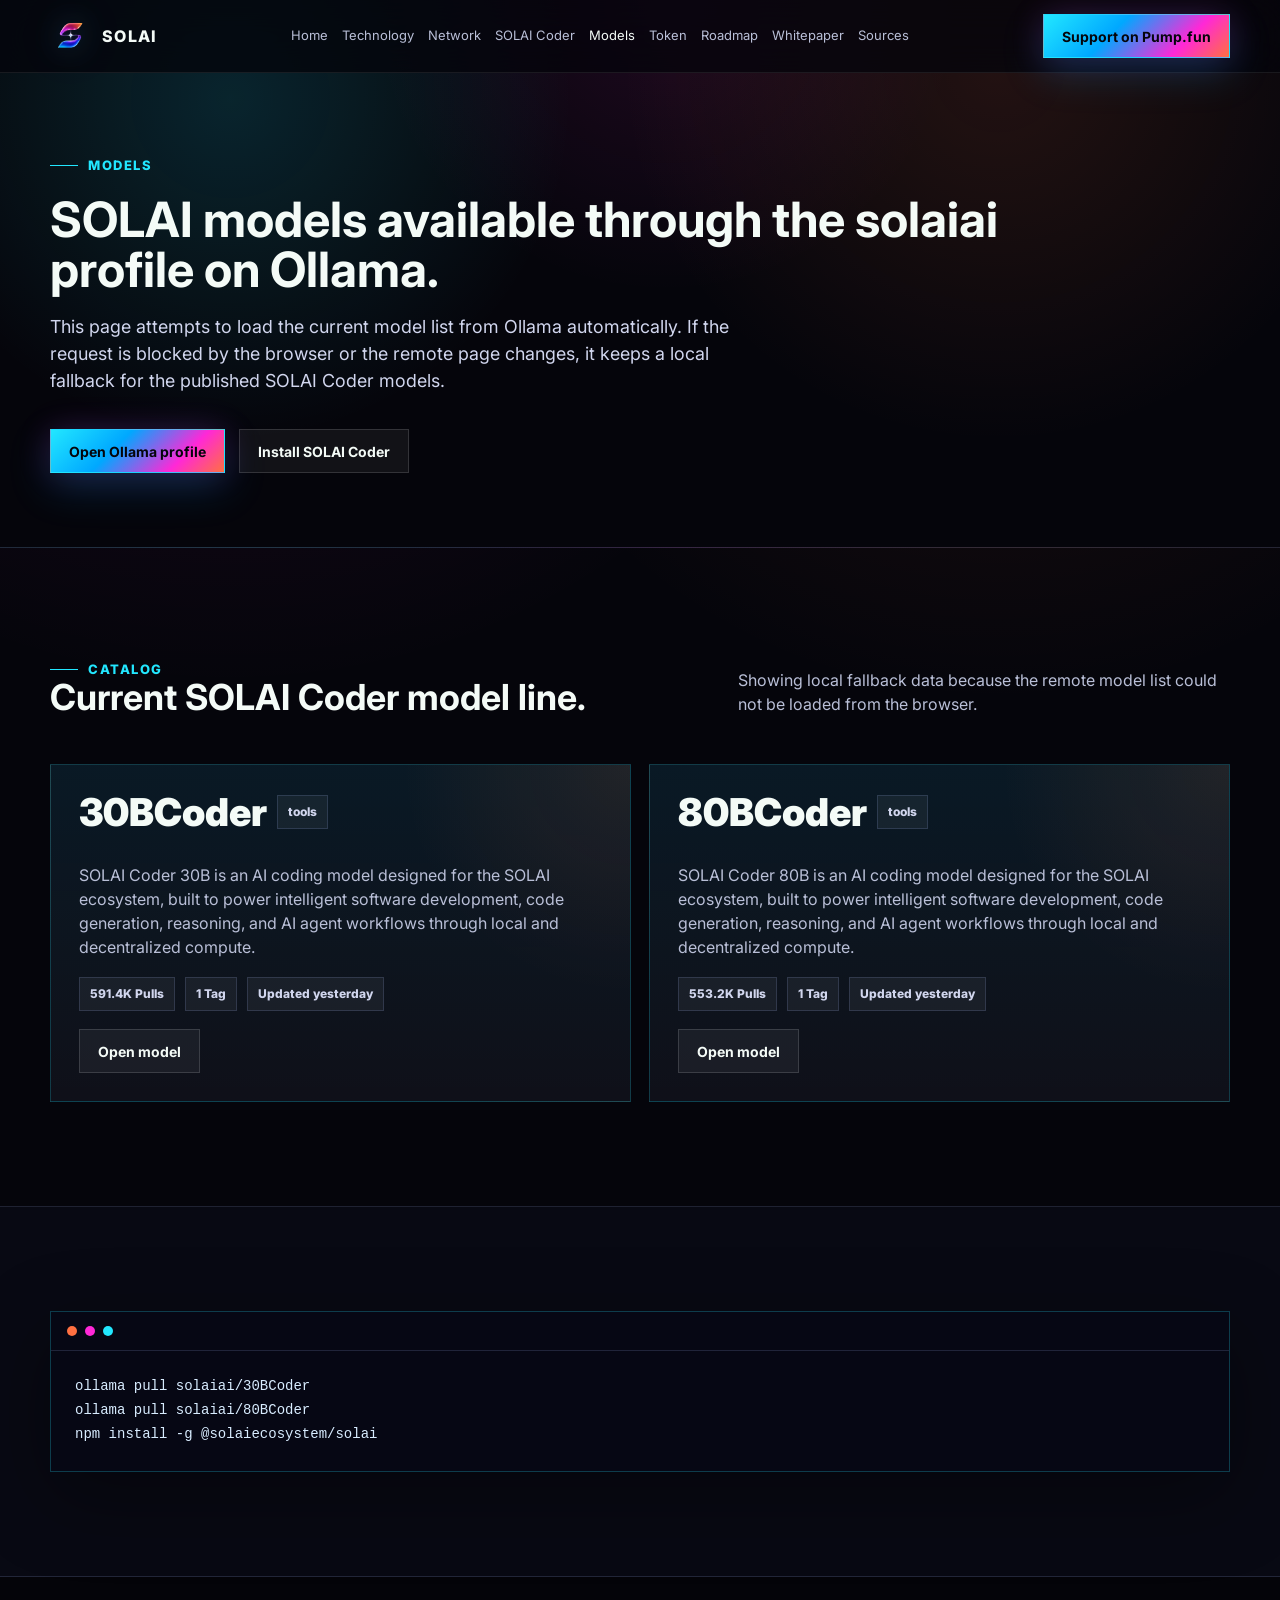
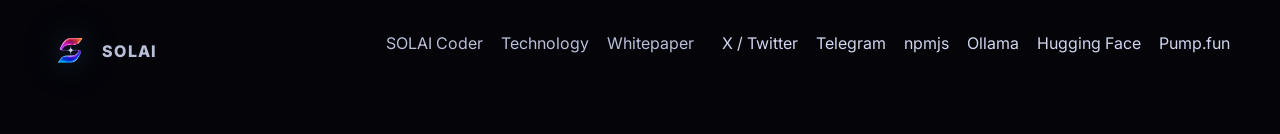
==== modelos/index.html @ 3a30d726 "Add SOLAI Coder and models pages" ====
<!doctype html>
<html lang="en">
  <head>
    <meta charset="utf-8">
    <meta name="viewport" content="width=device-width, initial-scale=1">
    <title>SOLAI Models | SOLAI Network</title>
    <meta name="description" content="SOLAI model catalog from the solaiai profile on Ollama, including SOLAI Coder 30B and SOLAI Coder 80B.">
    <link rel="preconnect" href="https://fonts.googleapis.com">
    <link rel="preconnect" href="https://fonts.gstatic.com" crossorigin>
    <link href="https://fonts.googleapis.com/css2?family=Inter:wght@500;600;700;800;900&display=swap" rel="stylesheet">
    <link rel="icon" type="image/png" href="../assets/logo.png">
    <link rel="apple-touch-icon" href="../assets/logo.png">
    <link rel="stylesheet" href="../styles.css">
  </head>
  <body>
    <header class="site-header">
      <nav class="nav" aria-label="Primary navigation">
        <a class="brand" href="../index.html"><img class="brand-logo" src="../assets/logo.png" alt="SOLAI logo"><span>SOLAI</span></a>
        <button class="menu-toggle" aria-label="Toggle navigation" aria-expanded="false"><span></span><span></span><span></span></button>
        <div class="nav-links"><a href="../index.html">Home</a><a href="../technology.html">Technology</a><a href="../network.html">Network</a><a href="../solai-coder.html">SOLAI Coder</a><a href="./" class="active">Models</a><a href="../token.html">Token</a><a href="../roadmap.html">Roadmap</a><a href="../whitepaper.html">Whitepaper</a><a href="../sources.html">Sources</a></div>
        <div class="nav-actions"><a class="btn primary" data-pump-link href="https://pump.fun/coin/Hy9XZ4Ae4oKtXYfuFzWkoNV18teCTpvWWu5PFD9Bpump">Support on Pump.fun</a></div>
      </nav>
    </header>
    <main>
      <section class="page-hero">
        <div class="section-inner">
          <span class="eyebrow">Models</span>
          <h1>SOLAI models available through the solaiai profile on Ollama.</h1>
          <p class="lead">This page attempts to load the current model list from Ollama automatically. If the request is blocked by the browser or the remote page changes, it keeps a local fallback for the published SOLAI Coder models.</p>
          <div class="hero-actions">
            <a class="btn primary" href="https://ollama.com/solaiai" target="_blank" rel="noopener noreferrer">Open Ollama profile</a>
            <a class="btn" href="../solai-coder.html">Install SOLAI Coder</a>
          </div>
        </div>
      </section>
      <section class="section">
        <div class="section-inner">
          <div class="section-head">
            <div><span class="eyebrow">Catalog</span><h2>Current SOLAI Coder model line.</h2></div>
            <p data-model-status>Loading models from Ollama...</p>
          </div>
          <div class="model-grid" data-ollama-models>
            <article class="model-card">
              <div class="model-topline"><span class="model-name">30BCoder</span><span class="model-tag">tools</span></div>
              <p>SOLAI Coder 30B is an AI coding model designed for the SOLAI ecosystem, built to power intelligent software development, code generation, reasoning, and AI agent workflows through local and decentralized compute.</p>
              <div class="model-meta"><span>591.4K Pulls</span><span>1 Tag</span><span>Updated yesterday</span></div>
              <a class="btn" href="https://ollama.com/solaiai/30BCoder" target="_blank" rel="noopener noreferrer">Open model</a>
            </article>
            <article class="model-card">
              <div class="model-topline"><span class="model-name">80BCoder</span><span class="model-tag">tools</span></div>
              <p>SOLAI Coder 80B is an AI coding model designed for the SOLAI ecosystem, built to power intelligent software development, code generation, reasoning, and AI agent workflows through local and decentralized compute.</p>
              <div class="model-meta"><span>553.2K Pulls</span><span>1 Tag</span><span>Updated yesterday</span></div>
              <a class="btn" href="https://ollama.com/solaiai/80BCoder" target="_blank" rel="noopener noreferrer">Open model</a>
            </article>
          </div>
        </div>
      </section>
      <section class="section alt">
        <div class="section-inner">
          <div class="console">
            <div class="console-bar"><span class="dot"></span><span class="dot"></span><span class="dot"></span></div>
            <pre><code>ollama pull solaiai/30BCoder
ollama pull solaiai/80BCoder
npm install -g @solaiecosystem/solai</code></pre>
          </div>
        </div>
      </section>
    </main>
    <footer class="site-footer"><div class="footer-grid"><div><a class="brand" href="../index.html"><img class="brand-logo" src="../assets/logo.png" alt="SOLAI logo"><span>SOLAI</span></a></div><div class="footer-links"><a href="../solai-coder.html">SOLAI Coder</a><a href="../technology.html">Technology</a><a href="../whitepaper.html">Whitepaper</a></div><div class="footer-social" aria-label="SOLAI external links"><a href="https://x.com/solai_ai" target="_blank" rel="noopener noreferrer">X / Twitter</a><a href="https://t.me/SOLAIAIAGENT" target="_blank" rel="noopener noreferrer">Telegram</a><a href="https://www.npmjs.com/package/@solaiecosystem/solai" target="_blank" rel="noopener noreferrer">npmjs</a><a href="https://ollama.com/solaiai" target="_blank" rel="noopener noreferrer">Ollama</a><a href="https://huggingface.co/SOLAIAI" target="_blank" rel="noopener noreferrer">Hugging Face</a><a data-pump-link href="https://pump.fun/coin/Hy9XZ4Ae4oKtXYfuFzWkoNV18teCTpvWWu5PFD9Bpump" target="_blank" rel="noopener noreferrer">Pump.fun</a></div></div></footer>
    <script src="../script.js"></script>
  </body>
</html>
---- styles.css ----
:root {
  color-scheme: dark;
  --bg: #05050b;
  --panel: #0b0d1a;
  --panel-2: #11152b;
  --ink: #f4fbf7;
  --muted: #b9bfd7;
  --line: rgba(167, 184, 255, 0.16);
  --blue: #00a8ff;
  --cyan: #22e7ff;
  --violet: #7938ff;
  --magenta: #ff28d7;
  --ember: #ff7041;
  --gold: #ffb44a;
  --shadow: 0 24px 80px rgba(0, 0, 0, 0.38);
  --max: 1180px;
}

* {
  box-sizing: border-box;
}

html {
  scroll-behavior: smooth;
  overflow-x: hidden;
}

body {
  margin: 0;
  background:
    radial-gradient(circle at 78% 8%, rgba(255, 112, 65, 0.12), transparent 30%),
    radial-gradient(circle at 18% 0%, rgba(255, 40, 215, 0.12), transparent 34%),
    var(--bg);
  color: var(--ink);
  font-family: Inter, ui-sans-serif, system-ui, -apple-system, BlinkMacSystemFont, "Segoe UI", sans-serif;
  line-height: 1.5;
  overflow-x: hidden;
}

a {
  color: inherit;
  text-decoration: none;
}

img {
  display: block;
  max-width: 100%;
}

.site-header {
  position: fixed;
  inset: 0 0 auto;
  z-index: 20;
  border-bottom: 1px solid rgba(255, 255, 255, 0.08);
  background: rgba(5, 5, 11, 0.76);
  backdrop-filter: blur(20px);
}

.nav {
  width: min(var(--max), calc(100% - 40px));
  min-height: 72px;
  margin: 0 auto;
  display: flex;
  align-items: center;
  justify-content: space-between;
  gap: 16px;
}

.brand {
  display: inline-flex;
  align-items: center;
  gap: 12px;
  font-weight: 800;
  letter-spacing: 0.08em;
}

.brand-logo {
  width: 40px;
  height: 40px;
  object-fit: contain;
  filter:
    drop-shadow(0 0 14px rgba(34, 231, 255, 0.24))
    drop-shadow(0 0 24px rgba(255, 40, 215, 0.16));
}

.nav-links {
  display: flex;
  align-items: center;
  gap: 14px;
  color: var(--muted);
  font-size: 13px;
  white-space: nowrap;
}

.nav-links a:hover,
.nav-links a.active {
  color: var(--ink);
}

.nav-actions {
  display: flex;
  align-items: center;
  gap: 12px;
}

.menu-toggle {
  display: none;
  width: 42px;
  height: 42px;
  border: 1px solid var(--line);
  background: transparent;
  color: var(--ink);
  cursor: pointer;
}

.menu-toggle span {
  display: block;
  width: 18px;
  height: 2px;
  margin: 4px auto;
  background: currentColor;
}

.btn {
  display: inline-flex;
  align-items: center;
  justify-content: center;
  gap: 10px;
  min-height: 44px;
  padding: 0 18px;
  border: 1px solid rgba(255, 255, 255, 0.14);
  background: rgba(255, 255, 255, 0.05);
  color: var(--ink);
  font-weight: 700;
  font-size: 14px;
  cursor: pointer;
  transition: transform 160ms ease, border-color 160ms ease, background 160ms ease;
}

.btn:hover {
  transform: translateY(-1px);
  border-color: rgba(255, 40, 215, 0.42);
  background: rgba(255, 255, 255, 0.08);
}

.btn.primary {
  border-color: rgba(34, 231, 255, 0.68);
  background: linear-gradient(135deg, var(--cyan) 0%, var(--blue) 38%, var(--magenta) 74%, var(--ember) 100%);
  color: #05050b;
  box-shadow: 0 14px 42px rgba(0, 168, 255, 0.22), 0 0 34px rgba(255, 40, 215, 0.16);
}

.btn.ghost {
  background: transparent;
}

.hero {
  min-height: 92vh;
  padding: 150px 0 54px;
  position: relative;
  overflow: hidden;
  display: grid;
  align-items: end;
  border-bottom: 1px solid var(--line);
}

.hero-media {
  position: absolute;
  inset: 0;
  z-index: 0;
}

.hero-media img {
  width: 100%;
  height: 100%;
  object-fit: cover;
}

.hero::before {
  content: "";
  position: absolute;
  inset: 0;
  z-index: 1;
  background:
    radial-gradient(circle at 76% 32%, rgba(255, 40, 215, 0.16), transparent 34%),
    radial-gradient(circle at 72% 72%, rgba(0, 168, 255, 0.24), transparent 36%),
    linear-gradient(90deg, rgba(5, 5, 11, 0.99) 0%, rgba(5, 5, 11, 0.9) 42%, rgba(5, 5, 11, 0.22) 76%, rgba(5, 5, 11, 0.08) 100%),
    linear-gradient(0deg, rgba(5, 5, 11, 0.98) 0%, transparent 34%);
}

.hero-inner,
.section-inner {
  width: min(var(--max), calc(100% - 40px));
  margin: 0 auto;
  position: relative;
  z-index: 2;
}

.eyebrow {
  display: inline-flex;
  align-items: center;
  gap: 10px;
  color: var(--cyan);
  font-size: 13px;
  font-weight: 800;
  letter-spacing: 0.12em;
  text-transform: uppercase;
}

.eyebrow::before {
  content: "";
  width: 28px;
  height: 1px;
  background: currentColor;
}

h1,
h2,
h3 {
  margin: 0;
  line-height: 1.02;
}

h1 {
  max-width: 860px;
  margin-top: 20px;
  font-size: clamp(32px, 3.8vw, 52px);
  letter-spacing: 0;
}

h2 {
  font-size: clamp(24px, 2.8vw, 36px);
  letter-spacing: 0;
}

h3 {
  font-size: 18px;
}

.lead {
  max-width: 690px;
  margin: 20px 0 0;
  color: #d1d6ee;
  font-size: clamp(16px, 1.4vw, 18px);
}

.hero-actions {
  margin-top: 34px;
  display: flex;
  flex-wrap: wrap;
  gap: 14px;
}

.hero-metrics {
  margin-top: 70px;
  display: grid;
  grid-template-columns: repeat(4, minmax(0, 1fr));
  border: 1px solid var(--line);
  background: rgba(7, 8, 19, 0.72);
  box-shadow: var(--shadow), inset 0 1px 0 rgba(34, 231, 255, 0.08);
}

.metric {
  min-height: 136px;
  padding: 24px;
  border-right: 1px solid var(--line);
}

.metric:last-child {
  border-right: 0;
}

.metric strong {
  display: block;
  color: var(--ink);
  font-size: clamp(28px, 4vw, 42px);
  line-height: 1;
}

.metric span {
  display: block;
  margin-top: 12px;
  color: var(--muted);
  font-size: 14px;
}

.section {
  padding: 104px 0;
  border-bottom: 1px solid var(--line);
}

.section.alt {
  background: #080913;
}

.section-head {
  display: grid;
  grid-template-columns: minmax(0, 0.9fr) minmax(280px, 0.7fr);
  gap: 56px;
  align-items: end;
  margin-bottom: 48px;
}

.section-head p {
  margin: 0;
  color: var(--muted);
  font-size: 16px;
}

.grid {
  display: grid;
  gap: 18px;
}

.grid.three {
  grid-template-columns: repeat(3, minmax(0, 1fr));
}

.grid.two {
  grid-template-columns: repeat(2, minmax(0, 1fr));
}

.card {
  border: 1px solid var(--line);
  background:
    linear-gradient(180deg, rgba(255, 255, 255, 0.06), rgba(255, 255, 255, 0.024)),
    radial-gradient(circle at 92% 0%, rgba(255, 40, 215, 0.08), transparent 34%);
  padding: 28px;
  min-height: 230px;
}

.card p,
.feature p,
.timeline p,
.model-card p {
  color: var(--muted);
  margin: 14px 0 0;
}

.card .num {
  color: var(--ember);
  font-size: 28px;
  font-weight: 800;
  line-height: 1;
}

.feature-row {
  display: grid;
  grid-template-columns: 0.86fr 1.14fr;
  gap: 28px;
  align-items: stretch;
}

.console {
  border: 1px solid rgba(34, 231, 255, 0.24);
  background: #060714;
  box-shadow: var(--shadow);
  overflow: hidden;
}

.console-bar {
  display: flex;
  gap: 8px;
  padding: 14px 16px;
  border-bottom: 1px solid var(--line);
}

.dot {
  width: 10px;
  height: 10px;
  border-radius: 50%;
  background: var(--ember);
}

.dot:nth-child(2) {
  background: var(--magenta);
}

.dot:nth-child(3) {
  background: var(--cyan);
}

pre {
  margin: 0;
  padding: 24px;
  overflow: auto;
  color: #d8ecff;
  font: 500 14px/1.7 "SFMono-Regular", Consolas, "Liberation Mono", monospace;
}

.flow {
  display: grid;
  grid-template-columns: repeat(5, minmax(0, 1fr));
  gap: 12px;
}

.flow-step {
  border: 1px solid var(--line);
  background: var(--panel);
  padding: 20px;
  min-height: 132px;
}

.flow-step span {
  color: var(--magenta);
  font-size: 13px;
  font-weight: 800;
}

.timeline {
  display: grid;
  gap: 14px;
}

.timeline-item {
  display: grid;
  grid-template-columns: 120px 1fr;
  gap: 24px;
  padding: 24px;
  border: 1px solid var(--line);
  background: rgba(255, 255, 255, 0.035);
}

.phase {
  color: var(--cyan);
  font-weight: 800;
}

.page-hero {
  padding: 148px 0 74px;
  background:
    radial-gradient(circle at 18% 18%, rgba(34, 231, 255, 0.14), transparent 30%),
    radial-gradient(circle at 78% 12%, rgba(255, 112, 65, 0.12), transparent 34%),
    radial-gradient(circle at 52% 0%, rgba(255, 40, 215, 0.1), transparent 34%),
    #05050b;
  border-bottom: 1px solid var(--line);
}

.page-hero h1 {
  max-width: 980px;
}

.table {
  width: 100%;
  border-collapse: collapse;
  border: 1px solid var(--line);
  overflow: hidden;
}

.table th,
.table td {
  padding: 18px;
  text-align: left;
  border-bottom: 1px solid var(--line);
}

.table th {
  color: var(--cyan);
  background: rgba(34, 231, 255, 0.06);
}

.model-grid {
  display: grid;
  grid-template-columns: repeat(2, minmax(0, 1fr));
  gap: 18px;
}

.model-card {
  min-height: 280px;
  display: flex;
  flex-direction: column;
  align-items: flex-start;
  gap: 18px;
  border: 1px solid rgba(34, 231, 255, 0.2);
  background:
    linear-gradient(180deg, rgba(34, 231, 255, 0.075), rgba(255, 255, 255, 0.026)),
    radial-gradient(circle at 100% 0%, rgba(255, 112, 65, 0.1), transparent 34%),
    #080913;
  padding: 28px;
}

.model-topline,
.model-meta {
  display: flex;
  flex-wrap: wrap;
  align-items: center;
  gap: 10px;
}

.model-name {
  color: var(--ink);
  font-size: clamp(28px, 3vw, 40px);
  font-weight: 900;
  line-height: 1;
}

.model-tag,
.model-meta span {
  border: 1px solid var(--line);
  background: rgba(255, 255, 255, 0.05);
  color: #d1d6ee;
  padding: 7px 10px;
  font-size: 12px;
  font-weight: 800;
}

.model-meta {
  margin-top: auto;
}

.whitepaper-tools {
  display: flex;
  flex-wrap: wrap;
  gap: 12px;
  margin: 28px 0;
}

.whitepaper {
  border: 1px solid var(--line);
  background: #080913;
  padding: 34px;
}

.whitepaper h1,
.whitepaper h2,
.whitepaper h3 {
  margin: 28px 0 14px;
}

.whitepaper h1 {
  font-size: 28px;
}

.whitepaper h2 {
  font-size: 22px;
}

.whitepaper h3 {
  font-size: 18px;
}

.whitepaper p,
.whitepaper li {
  color: #cfd4eb;
}

.whitepaper blockquote {
  margin: 24px 0;
  padding: 20px 24px;
  border-left: 3px solid var(--magenta);
  background: rgba(255, 40, 215, 0.07);
}

.whitepaper code {
  color: #a9f4ff;
}

.whitepaper pre {
  border: 1px solid var(--line);
  background: #05050b;
}

.site-footer {
  padding: 54px 0;
  background: #040409;
}

.footer-grid {
  width: min(var(--max), calc(100% - 40px));
  margin: 0 auto;
  display: grid;
  grid-template-columns: 1fr auto auto;
  gap: 28px;
  align-items: start;
  color: var(--muted);
}

.footer-links,
.footer-social {
  display: flex;
  flex-wrap: wrap;
  gap: 18px;
}

.footer-social {
  justify-content: flex-end;
  max-width: 520px;
}

.footer-links a,
.footer-social a {
  transition: color 160ms ease;
}

.footer-links a:hover,
.footer-social a:hover {
  color: var(--cyan);
}

.footer-social a {
  color: #d1d6ee;
}

@media (max-width: 960px) {
  .nav-links {
    position: absolute;
    top: 72px;
    left: 20px;
    right: 20px;
    display: none;
    flex-direction: column;
    align-items: stretch;
    padding: 18px;
    border: 1px solid var(--line);
    background: rgba(5, 5, 11, 0.97);
  }

  .nav-links.open {
    display: flex;
  }

  .menu-toggle {
    display: block;
  }

  .nav-actions .btn.ghost {
    display: none;
  }

  .hero-metrics,
  .grid.three,
  .grid.two,
  .feature-row,
  .section-head,
  .flow,
  .model-grid {
    grid-template-columns: 1fr;
  }

  .metric {
    border-right: 0;
    border-bottom: 1px solid var(--line);
  }

  .metric:last-child {
    border-bottom: 0;
  }
}

@media (max-width: 620px) {
  .nav,
  .hero-inner,
  .section-inner,
  .footer-grid {
    width: min(calc(100% - 28px), 362px);
  }

  .hero {
    min-height: 96vh;
    padding-top: 128px;
  }

  .nav-actions {
    display: none;
  }

  h1 {
    font-size: 25px;
    line-height: 1.08;
  }

  .lead {
    font-size: 15px;
  }

  .hero-actions,
  .whitepaper-tools {
    flex-direction: column;
  }

  .btn {
    width: 100%;
  }

  .timeline-item {
    grid-template-columns: 1fr;
  }

  .footer-grid {
    grid-template-columns: 1fr;
  }

  .footer-social {
    justify-content: flex-start;
  }

  .whitepaper {
    padding: 20px;
  }
}
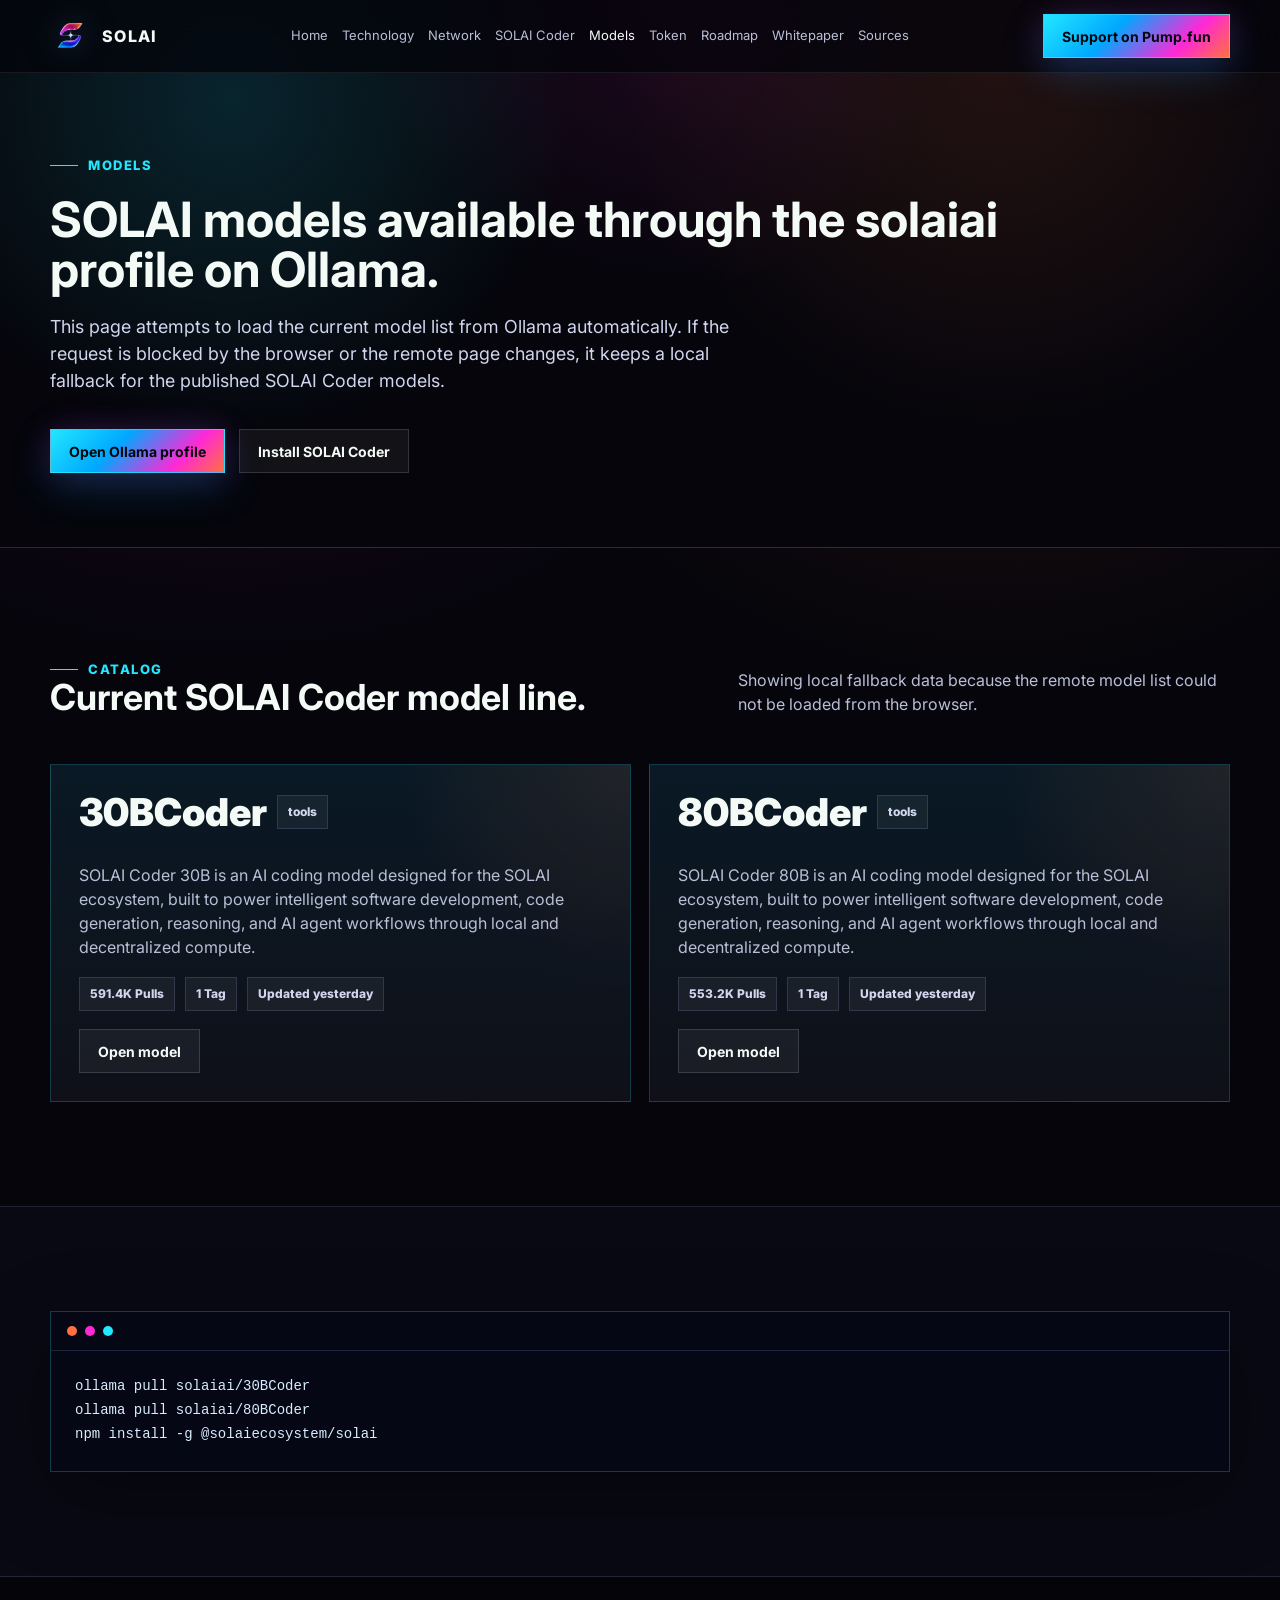
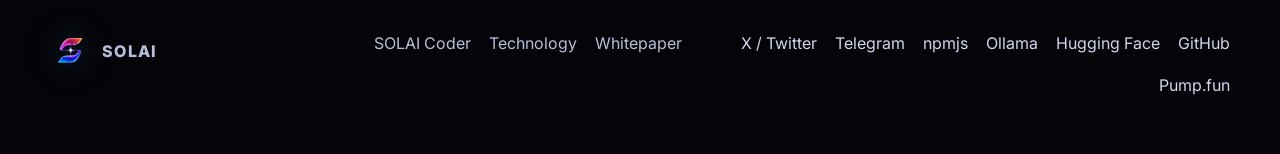
==== commit cb3e3cf2: "Add GitHub link to site footer" ====
--- a/modelos/index.html
+++ b/modelos/index.html
@@ -66,7 +66,7 @@
         </div>
       </section>
     </main>
-    <footer class="site-footer"><div class="footer-grid"><div><a class="brand" href="../index.html"><img class="brand-logo" src="../assets/logo.png" alt="SOLAI logo"><span>SOLAI</span></a></div><div class="footer-links"><a href="../solai-coder.html">SOLAI Coder</a><a href="../technology.html">Technology</a><a href="../whitepaper.html">Whitepaper</a></div><div class="footer-social" aria-label="SOLAI external links"><a href="https://x.com/solai_ai" target="_blank" rel="noopener noreferrer">X / Twitter</a><a href="https://t.me/SOLAIAIAGENT" target="_blank" rel="noopener noreferrer">Telegram</a><a href="https://www.npmjs.com/package/@solaiecosystem/solai" target="_blank" rel="noopener noreferrer">npmjs</a><a href="https://ollama.com/solaiai" target="_blank" rel="noopener noreferrer">Ollama</a><a href="https://huggingface.co/SOLAIAI" target="_blank" rel="noopener noreferrer">Hugging Face</a><a data-pump-link href="https://pump.fun/coin/Hy9XZ4Ae4oKtXYfuFzWkoNV18teCTpvWWu5PFD9Bpump" target="_blank" rel="noopener noreferrer">Pump.fun</a></div></div></footer>
+    <footer class="site-footer"><div class="footer-grid"><div><a class="brand" href="../index.html"><img class="brand-logo" src="../assets/logo.png" alt="SOLAI logo"><span>SOLAI</span></a></div><div class="footer-links"><a href="../solai-coder.html">SOLAI Coder</a><a href="../technology.html">Technology</a><a href="../whitepaper.html">Whitepaper</a></div><div class="footer-social" aria-label="SOLAI external links"><a href="https://x.com/solai_ai" target="_blank" rel="noopener noreferrer">X / Twitter</a><a href="https://t.me/SOLAIAIAGENT" target="_blank" rel="noopener noreferrer">Telegram</a><a href="https://www.npmjs.com/package/@solaiecosystem/solai" target="_blank" rel="noopener noreferrer">npmjs</a><a href="https://ollama.com/solaiai" target="_blank" rel="noopener noreferrer">Ollama</a><a href="https://huggingface.co/SOLAIAI" target="_blank" rel="noopener noreferrer">Hugging Face</a><a href="https://github.com/solai-ai/solai-coder" target="_blank" rel="noopener noreferrer">GitHub</a><a data-pump-link href="https://pump.fun/coin/Hy9XZ4Ae4oKtXYfuFzWkoNV18teCTpvWWu5PFD9Bpump" target="_blank" rel="noopener noreferrer">Pump.fun</a></div></div></footer>
     <script src="../script.js"></script>
   </body>
 </html>
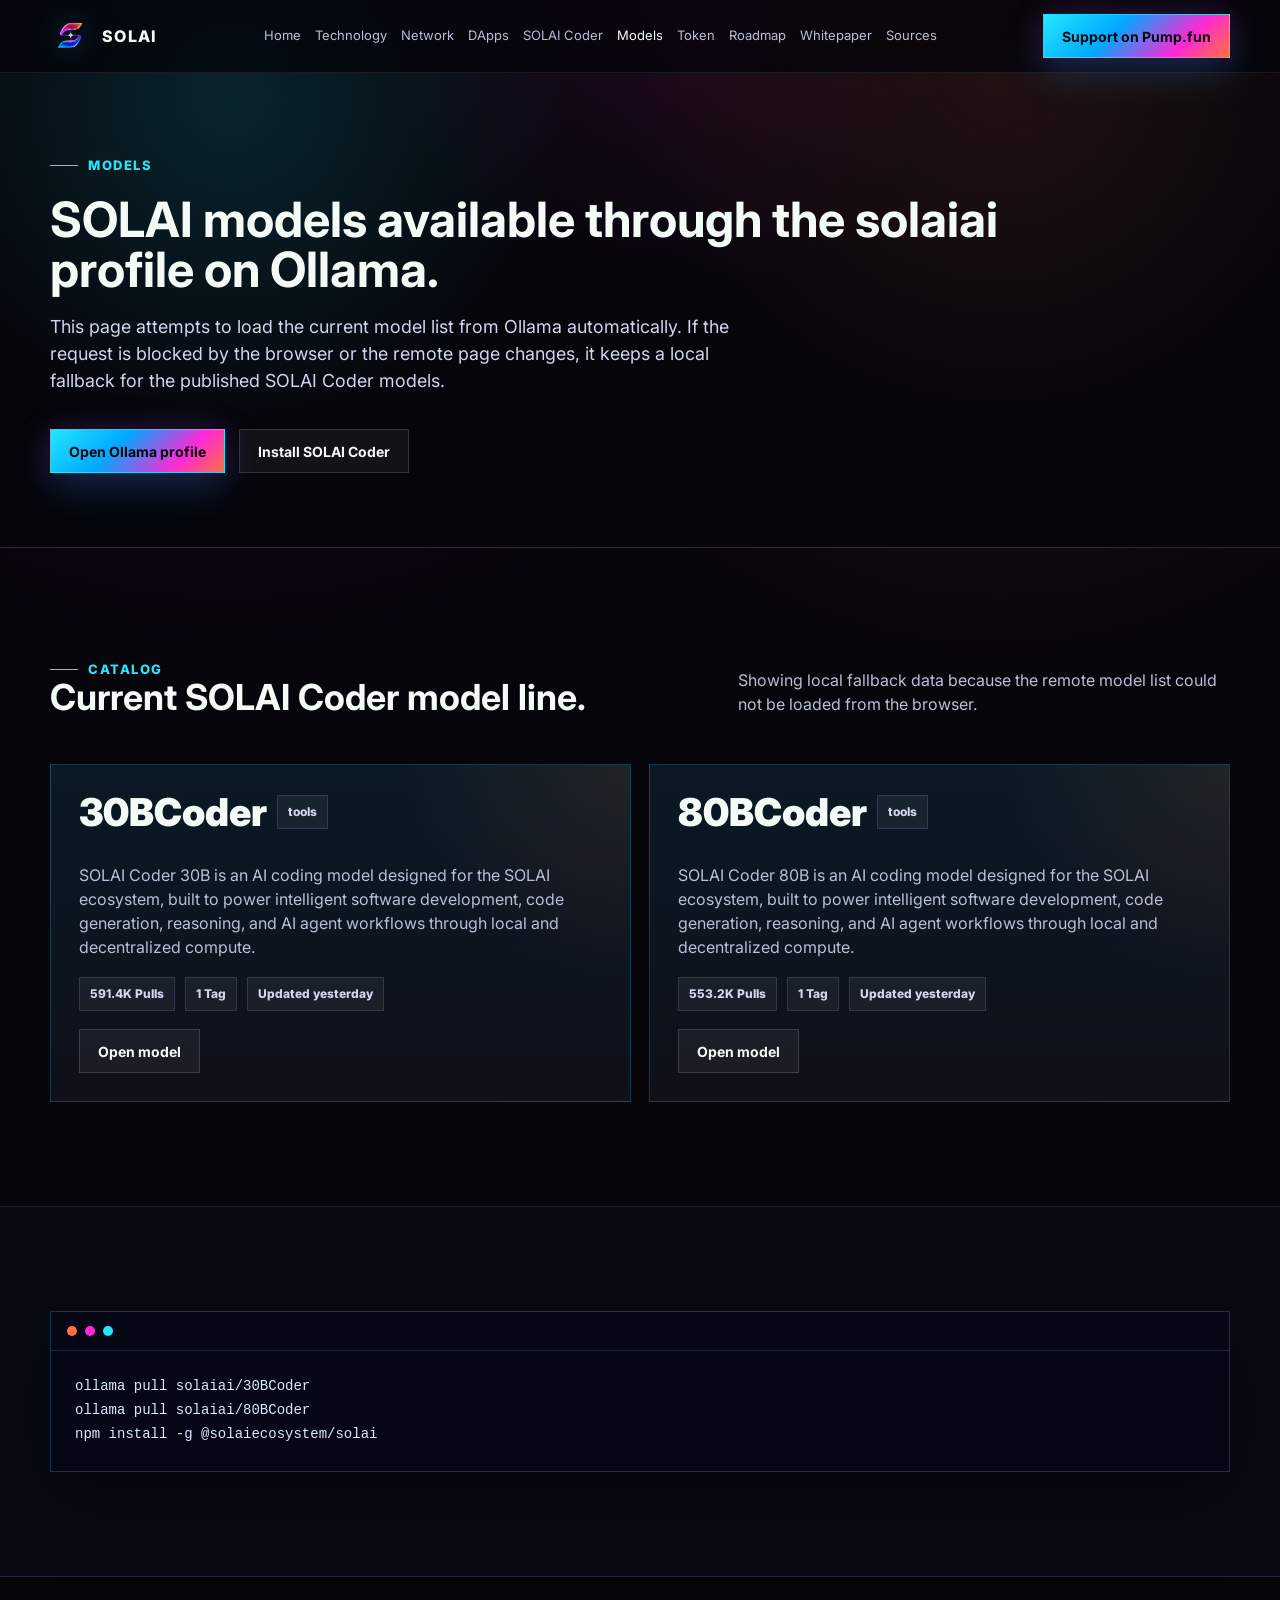
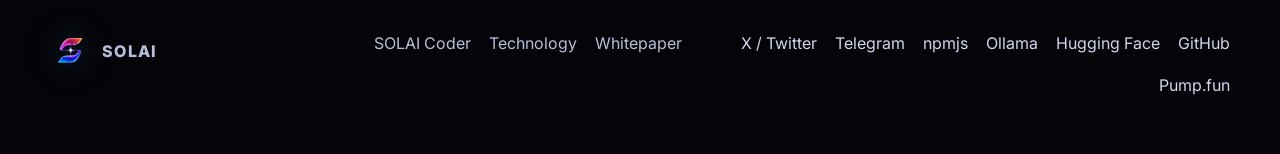
==== commit a7ceb26e: "Add DApp interest registry page" ====
--- a/modelos/index.html
+++ b/modelos/index.html
@@ -17,7 +17,7 @@
       <nav class="nav" aria-label="Primary navigation">
         <a class="brand" href="../index.html"><img class="brand-logo" src="../assets/logo.png" alt="SOLAI logo"><span>SOLAI</span></a>
         <button class="menu-toggle" aria-label="Toggle navigation" aria-expanded="false"><span></span><span></span><span></span></button>
-        <div class="nav-links"><a href="../index.html">Home</a><a href="../technology.html">Technology</a><a href="../network.html">Network</a><a href="../solai-coder.html">SOLAI Coder</a><a href="./" class="active">Models</a><a href="../token.html">Token</a><a href="../roadmap.html">Roadmap</a><a href="../whitepaper.html">Whitepaper</a><a href="../sources.html">Sources</a></div>
+        <div class="nav-links"><a href="../index.html">Home</a><a href="../technology.html">Technology</a><a href="../network.html">Network</a><a href="../dapps.html">DApps</a><a href="../solai-coder.html">SOLAI Coder</a><a href="./" class="active">Models</a><a href="../token.html">Token</a><a href="../roadmap.html">Roadmap</a><a href="../whitepaper.html">Whitepaper</a><a href="../sources.html">Sources</a></div>
         <div class="nav-actions"><a class="btn primary" data-pump-link href="https://pump.fun/coin/Hy9XZ4Ae4oKtXYfuFzWkoNV18teCTpvWWu5PFD9Bpump">Support on Pump.fun</a></div>
       </nav>
     </header>
--- a/styles.css
+++ b/styles.css
@@ -320,6 +320,123 @@
   grid-template-columns: repeat(2, minmax(0, 1fr));
 }
 
+.dapp-layout {
+  display: grid;
+  grid-template-columns: minmax(0, 1.1fr) minmax(320px, 0.7fr);
+  gap: 24px;
+  align-items: start;
+}
+
+.dapp-form {
+  display: grid;
+  gap: 18px;
+}
+
+.dapp-form label {
+  display: grid;
+  gap: 8px;
+  color: var(--muted);
+  font-size: 13px;
+  font-weight: 800;
+  letter-spacing: 0.04em;
+  text-transform: uppercase;
+}
+
+.dapp-form input,
+.dapp-form select,
+.dapp-form textarea {
+  width: 100%;
+  border: 1px solid var(--line);
+  background: rgba(255, 255, 255, 0.05);
+  color: var(--ink);
+  font: inherit;
+  font-size: 15px;
+  font-weight: 600;
+  letter-spacing: 0;
+  padding: 13px 14px;
+  outline: none;
+}
+
+.dapp-form select option {
+  color: #05050b;
+}
+
+.dapp-form textarea {
+  resize: vertical;
+  min-height: 132px;
+}
+
+.dapp-form input:focus,
+.dapp-form select:focus,
+.dapp-form textarea:focus {
+  border-color: rgba(34, 231, 255, 0.72);
+  box-shadow: 0 0 0 3px rgba(34, 231, 255, 0.12);
+}
+
+.form-note {
+  margin: 0;
+  color: var(--muted);
+  font-size: 14px;
+}
+
+.registry-panel {
+  position: sticky;
+  top: 96px;
+}
+
+.registry-panel p {
+  color: var(--muted);
+}
+
+.registry-actions {
+  display: flex;
+  flex-wrap: wrap;
+  gap: 12px;
+  margin-top: 22px;
+}
+
+.dapp-registry {
+  display: grid;
+  gap: 16px;
+}
+
+.registry-card {
+  display: grid;
+  gap: 14px;
+}
+
+.registry-card h3 {
+  display: flex;
+  flex-wrap: wrap;
+  gap: 10px;
+  align-items: center;
+}
+
+.registry-tag {
+  display: inline-flex;
+  align-items: center;
+  min-height: 26px;
+  padding: 0 10px;
+  border: 1px solid rgba(34, 231, 255, 0.28);
+  color: var(--cyan);
+  font-size: 12px;
+  font-weight: 800;
+  text-transform: uppercase;
+}
+
+.registry-meta {
+  display: flex;
+  flex-wrap: wrap;
+  gap: 10px 18px;
+  color: var(--muted);
+  font-size: 14px;
+}
+
+.registry-description {
+  margin: 0;
+  color: #d1d6ee;
+}
+
 .card {
   border: 1px solid var(--line);
   background:
@@ -633,8 +750,13 @@
   .feature-row,
   .section-head,
   .flow,
+  .dapp-layout,
   .model-grid {
     grid-template-columns: 1fr;
+  }
+
+  .registry-panel {
+    position: static;
   }
 
   .metric {
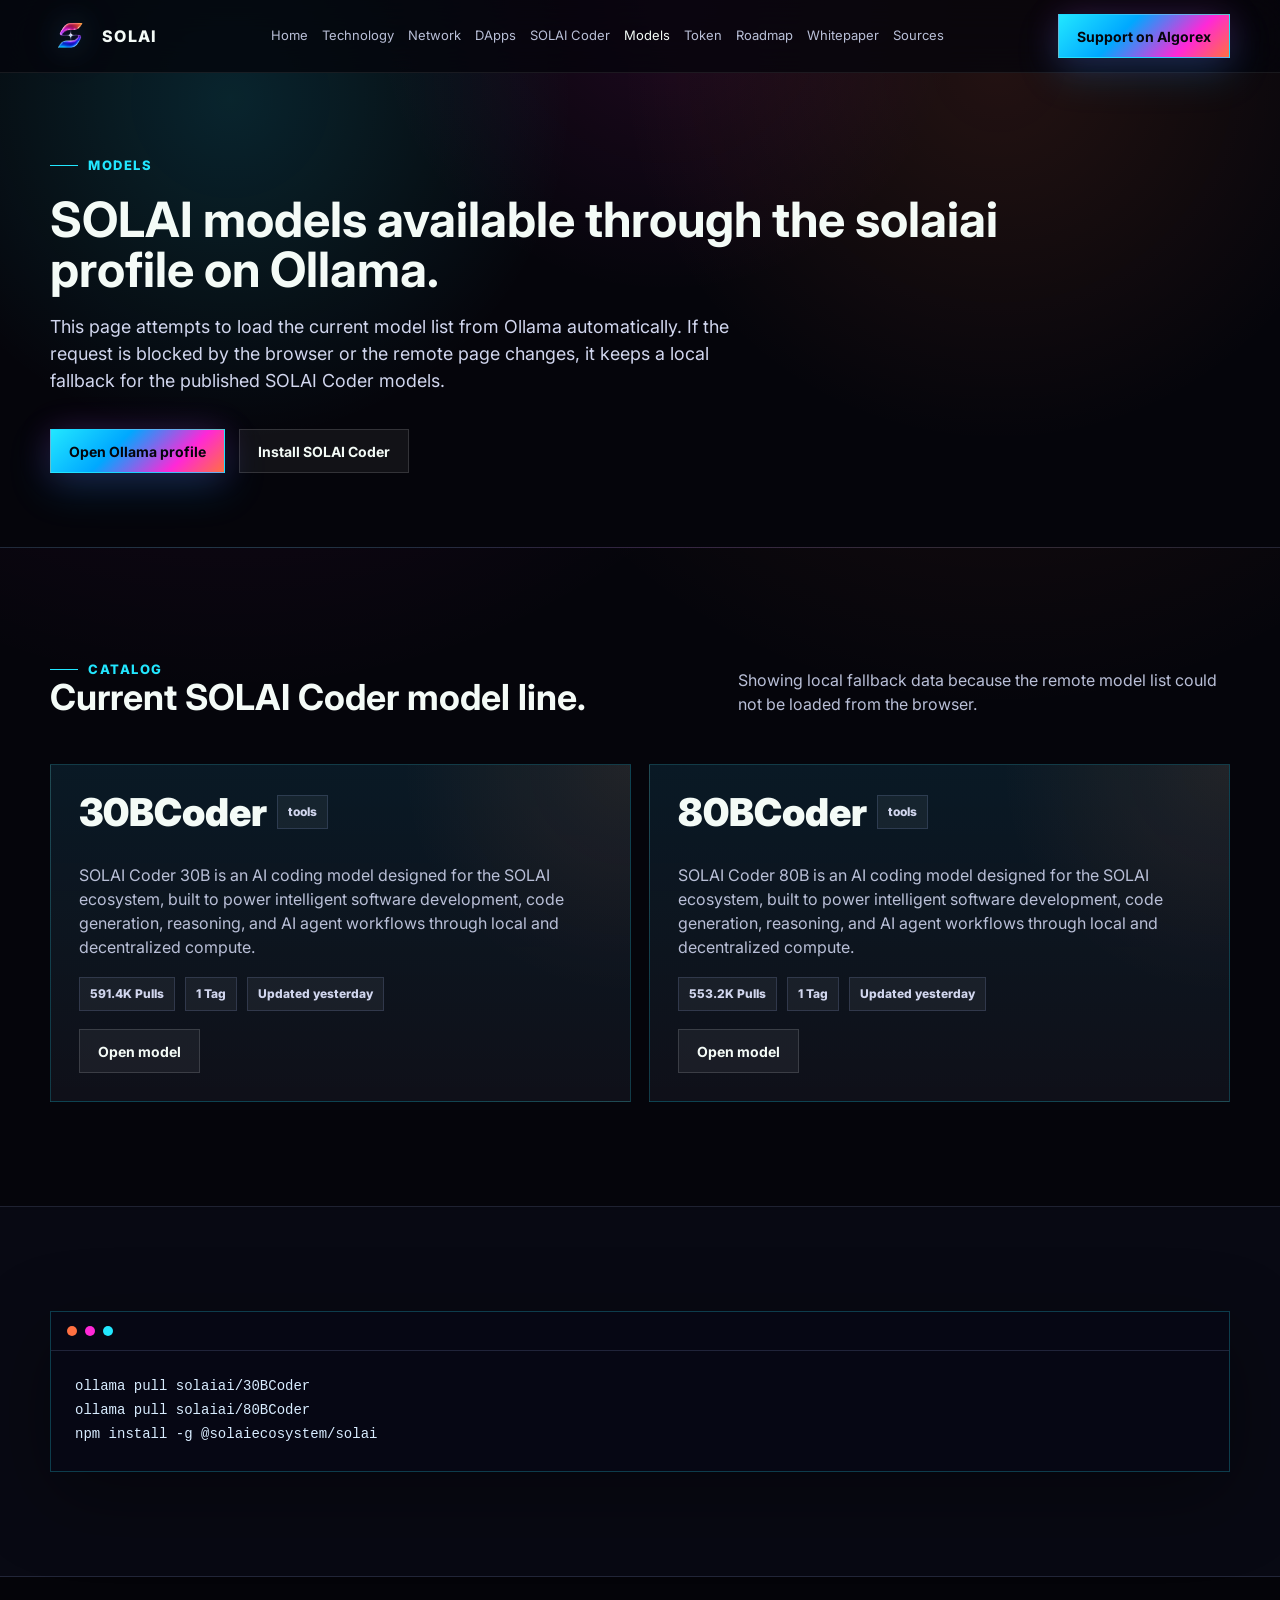
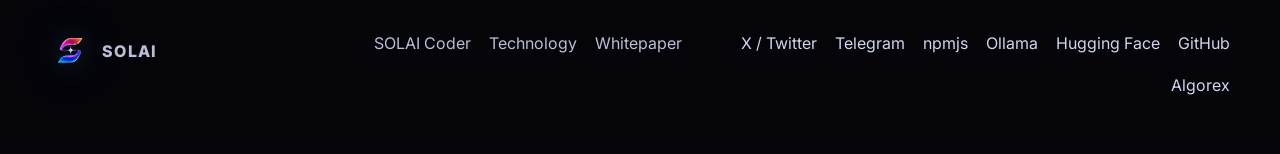
==== commit 8fd055bb: "Replace Pump.fun references with Algorex trading links" ====
--- a/modelos/index.html
+++ b/modelos/index.html
@@ -18,7 +18,7 @@
         <a class="brand" href="../index.html"><img class="brand-logo" src="../assets/logo.png" alt="SOLAI logo"><span>SOLAI</span></a>
         <button class="menu-toggle" aria-label="Toggle navigation" aria-expanded="false"><span></span><span></span><span></span></button>
         <div class="nav-links"><a href="../index.html">Home</a><a href="../technology.html">Technology</a><a href="../network.html">Network</a><a href="../dapps.html">DApps</a><a href="../solai-coder.html">SOLAI Coder</a><a href="./" class="active">Models</a><a href="../token.html">Token</a><a href="../roadmap.html">Roadmap</a><a href="../whitepaper.html">Whitepaper</a><a href="../sources.html">Sources</a></div>
-        <div class="nav-actions"><a class="btn primary" data-pump-link href="https://pump.fun/coin/Hy9XZ4Ae4oKtXYfuFzWkoNV18teCTpvWWu5PFD9Bpump">Support on Pump.fun</a></div>
+        <div class="nav-actions"><a class="btn primary" data-trade-link href="https://algorex.net/trade/SOLAI-USDT">Support on Algorex</a></div>
       </nav>
     </header>
     <main>
@@ -66,7 +66,7 @@
         </div>
       </section>
     </main>
-    <footer class="site-footer"><div class="footer-grid"><div><a class="brand" href="../index.html"><img class="brand-logo" src="../assets/logo.png" alt="SOLAI logo"><span>SOLAI</span></a></div><div class="footer-links"><a href="../solai-coder.html">SOLAI Coder</a><a href="../technology.html">Technology</a><a href="../whitepaper.html">Whitepaper</a></div><div class="footer-social" aria-label="SOLAI external links"><a href="https://x.com/solai_ai" target="_blank" rel="noopener noreferrer">X / Twitter</a><a href="https://t.me/SOLAIAIAGENT" target="_blank" rel="noopener noreferrer">Telegram</a><a href="https://www.npmjs.com/package/@solaiecosystem/solai" target="_blank" rel="noopener noreferrer">npmjs</a><a href="https://ollama.com/solaiai" target="_blank" rel="noopener noreferrer">Ollama</a><a href="https://huggingface.co/SOLAIAI" target="_blank" rel="noopener noreferrer">Hugging Face</a><a href="https://github.com/solai-ai/solai-coder" target="_blank" rel="noopener noreferrer">GitHub</a><a data-pump-link href="https://pump.fun/coin/Hy9XZ4Ae4oKtXYfuFzWkoNV18teCTpvWWu5PFD9Bpump" target="_blank" rel="noopener noreferrer">Pump.fun</a></div></div></footer>
+    <footer class="site-footer"><div class="footer-grid"><div><a class="brand" href="../index.html"><img class="brand-logo" src="../assets/logo.png" alt="SOLAI logo"><span>SOLAI</span></a></div><div class="footer-links"><a href="../solai-coder.html">SOLAI Coder</a><a href="../technology.html">Technology</a><a href="../whitepaper.html">Whitepaper</a></div><div class="footer-social" aria-label="SOLAI external links"><a href="https://x.com/solai_ai" target="_blank" rel="noopener noreferrer">X / Twitter</a><a href="https://t.me/SOLAIAIAGENT" target="_blank" rel="noopener noreferrer">Telegram</a><a href="https://www.npmjs.com/package/@solaiecosystem/solai" target="_blank" rel="noopener noreferrer">npmjs</a><a href="https://ollama.com/solaiai" target="_blank" rel="noopener noreferrer">Ollama</a><a href="https://huggingface.co/SOLAIAI" target="_blank" rel="noopener noreferrer">Hugging Face</a><a href="https://github.com/solai-ai/solai-coder" target="_blank" rel="noopener noreferrer">GitHub</a><a data-trade-link href="https://algorex.net/trade/SOLAI-USDT" target="_blank" rel="noopener noreferrer">Algorex</a></div></div></footer>
     <script src="../script.js"></script>
   </body>
 </html>
